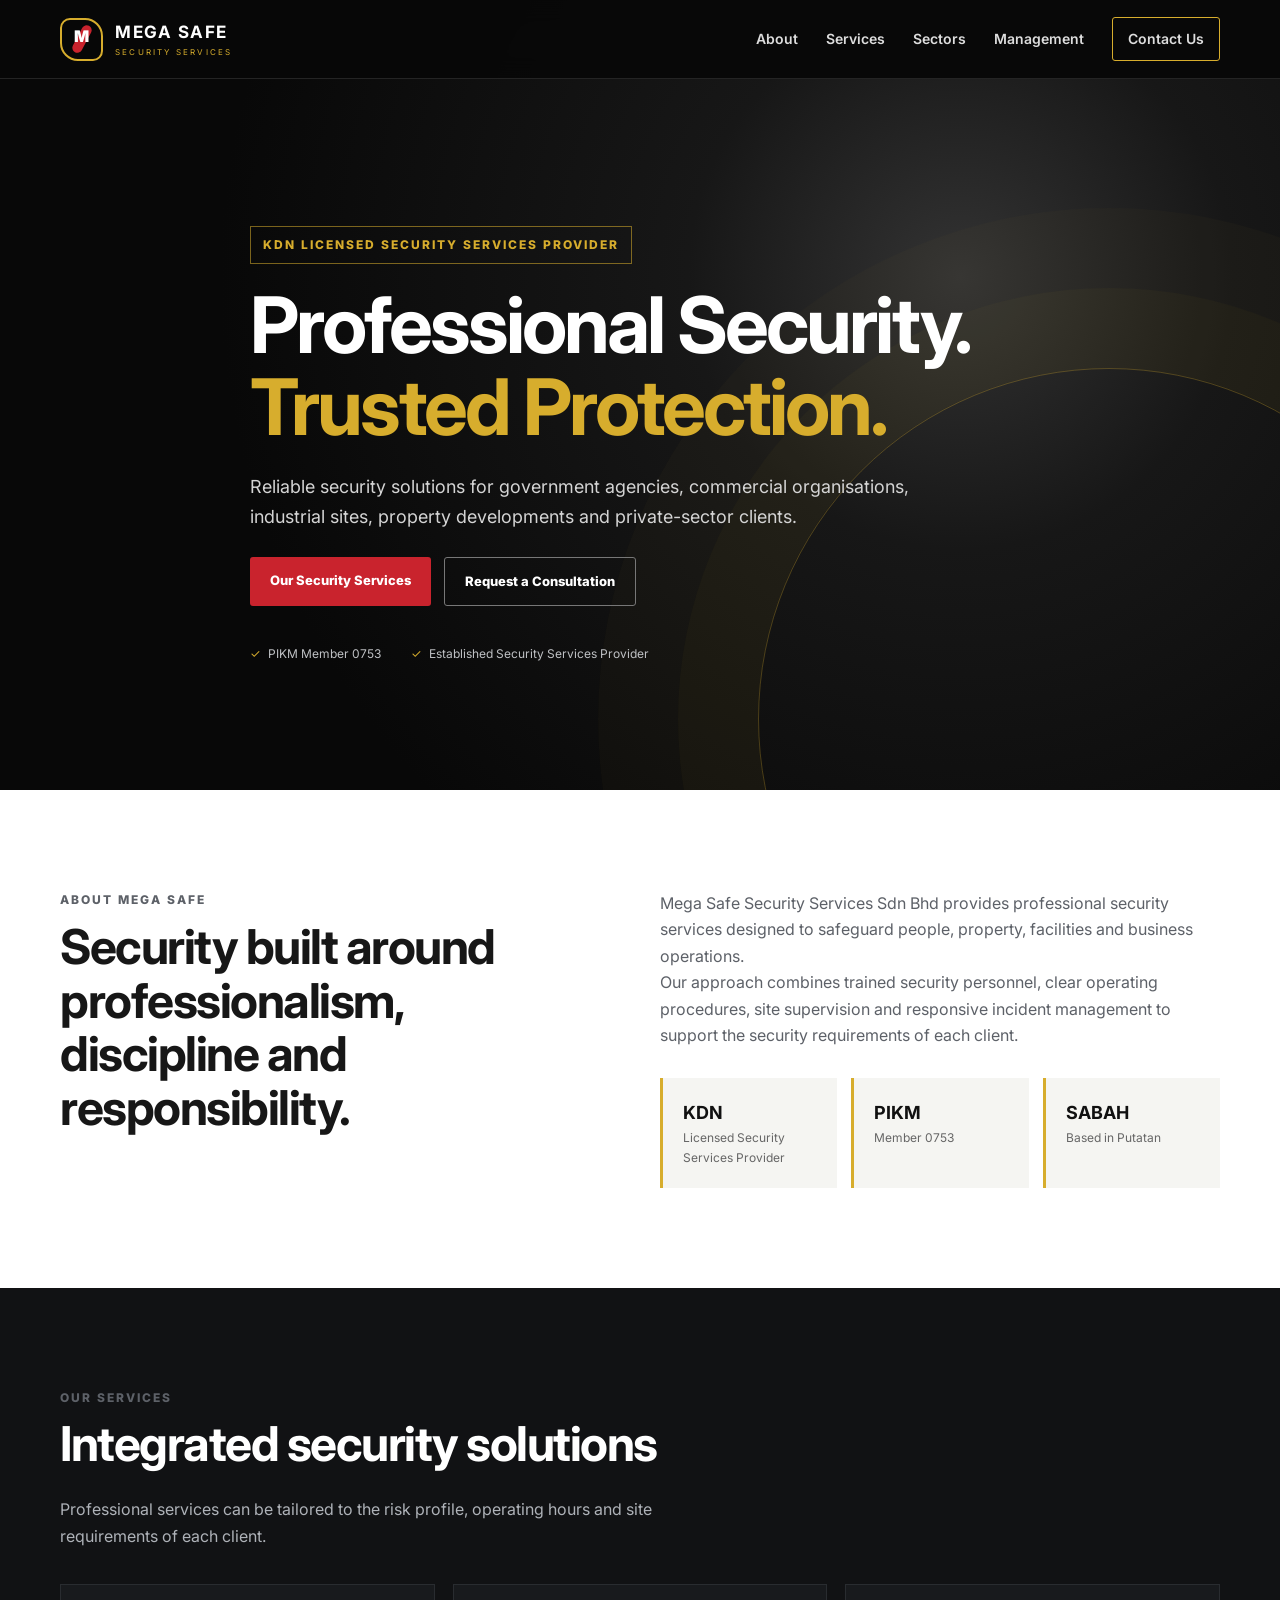
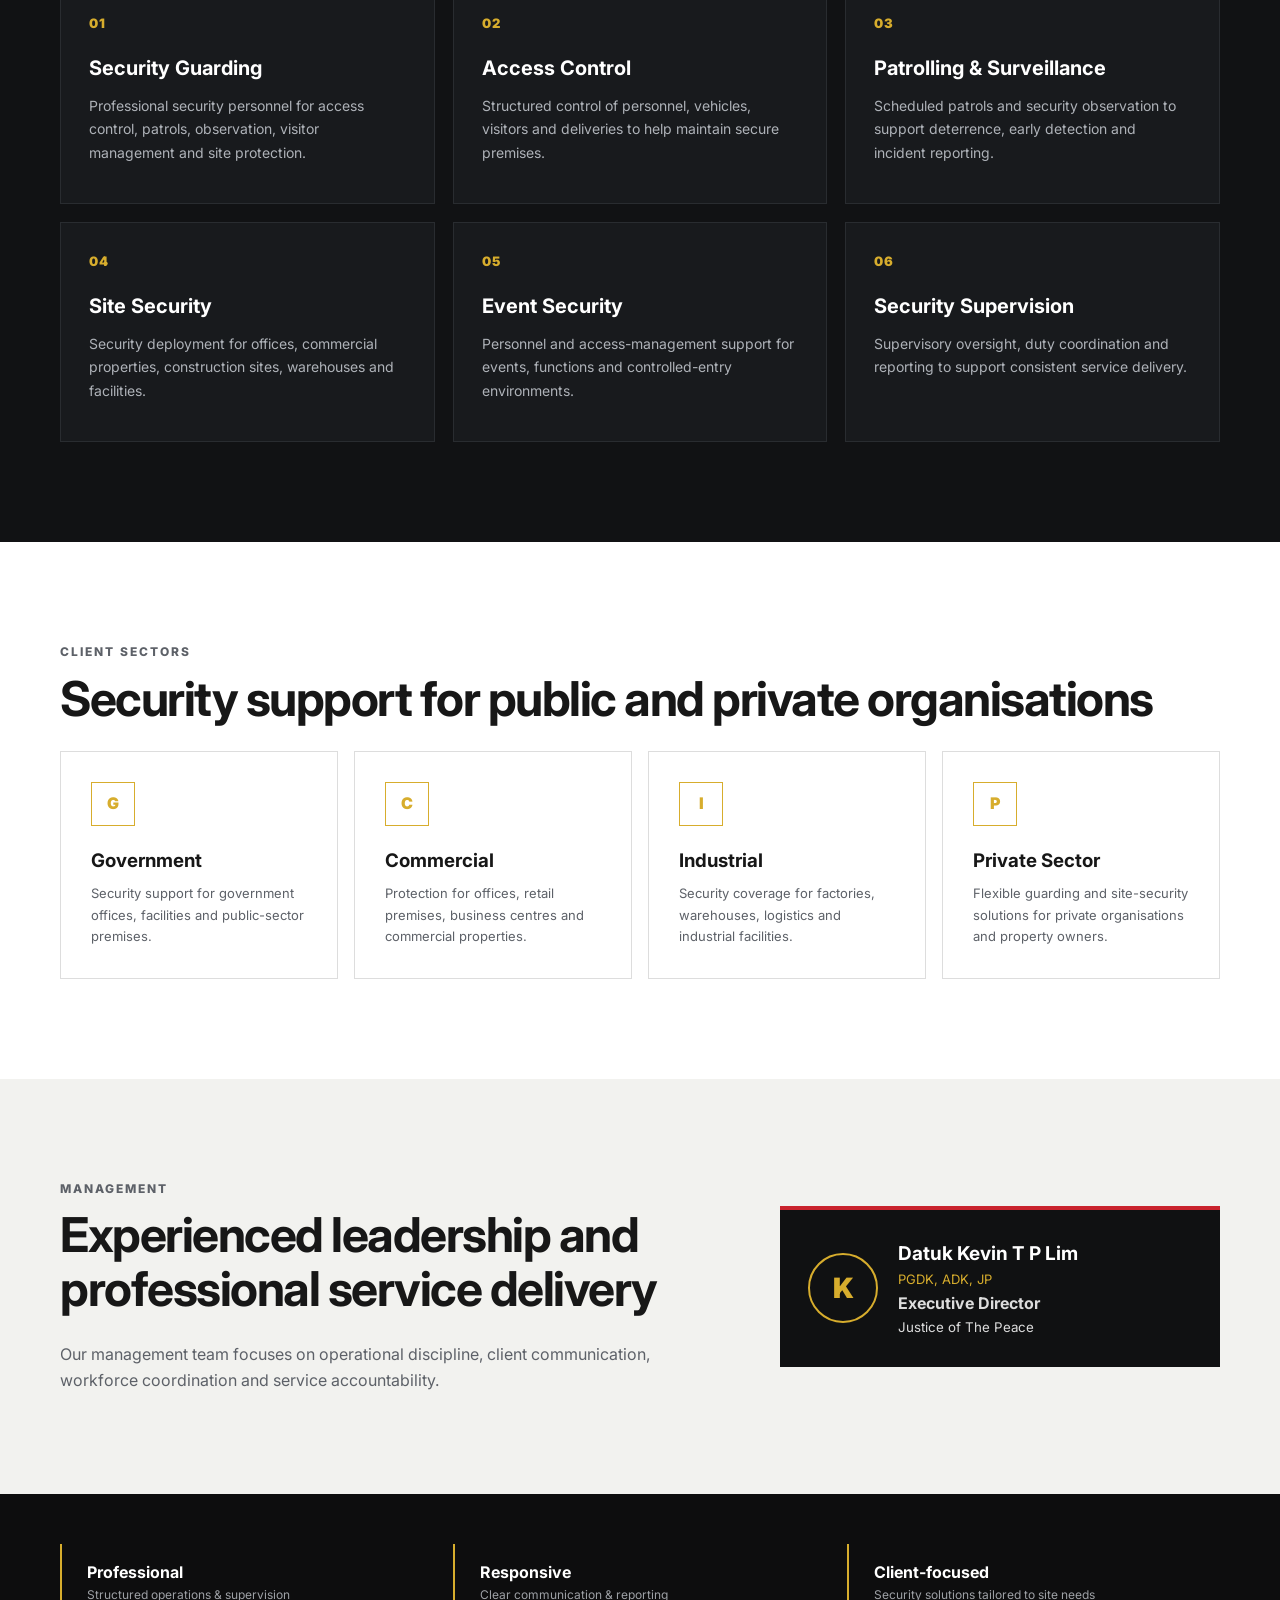
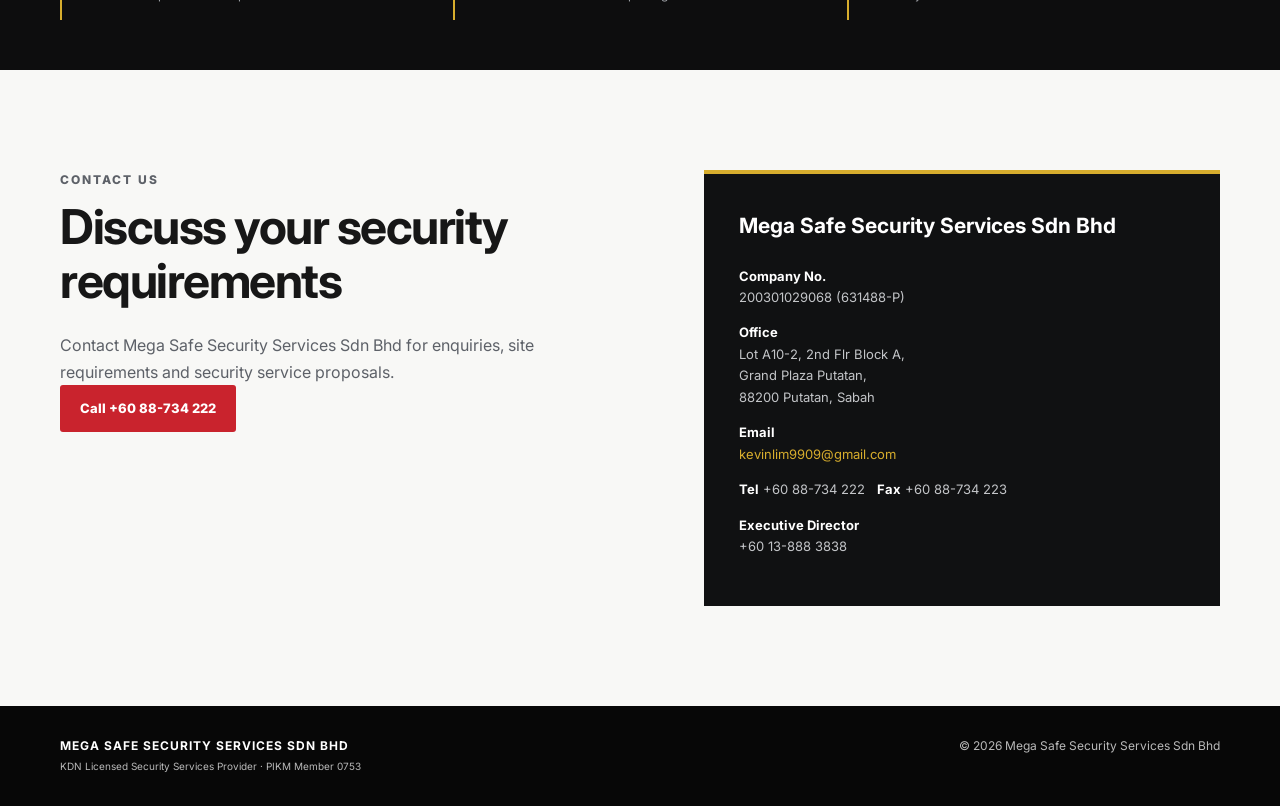
==== index.html @ 196b4d39 "Update index.html" ====
<!DOCTYPE html>
<html lang="en">
<head>
  <meta charset="UTF-8">
  <meta name="viewport" content="width=device-width, initial-scale=1.0">
  <meta name="description" content="Mega Safe Security Services Sdn Bhd - KDN Licensed Security Services Provider, PIKM Member 0753.">
  <title>Mega Safe Security Services Sdn Bhd | Security Services</title>
  <link rel="stylesheet" href="style.css">
</head>
<body>
  <header class="site-header">
    <nav class="nav container">
      <a class="brand" href="#home" aria-label="Mega Safe Security Services">
        <span class="brand-mark" src="6196995981560189308.jpg">logo</span>
        <span>
          <strong>MEGA SAFE</strong>
          <small>SECURITY SERVICES</small>
        </span>
      </a>
      <button class="menu-toggle" aria-label="Open menu">☰</button>
      <div class="nav-links">
        <a href="#about">About</a>
        <a href="#services">Services</a>
        <a href="#sectors">Sectors</a>
        <a href="#management">Management</a>
        <a href="#contact" class="nav-cta">Contact Us</a>
      </div>
    </nav>
  </header>

  <main>
    <section id="home" class="hero">
      <div class="hero-overlay"></div>
      <div class="container hero-content">
        <div class="badge">KDN LICENSED SECURITY SERVICES PROVIDER</div>
        <h1>Professional Security.<br><span>Trusted Protection.</span></h1>
        <p>Reliable security solutions for government agencies, commercial organisations, industrial sites, property developments and private-sector clients.</p>
        <div class="hero-actions">
          <a href="#services" class="btn btn-primary">Our Security Services</a>
          <a href="#contact" class="btn btn-outline">Request a Consultation</a>
        </div>
        <div class="credentials">
          <span>PIKM Member 0753</span>
          <span>Established Security Services Provider</span>
        </div>
      </div>
    </section>

    <section id="about" class="section">
      <div class="container two-col">
        <div>
          <p class="eyebrow">ABOUT MEGA SAFE</p>
          <h2>Security built around professionalism, discipline and responsibility.</h2>
        </div>
        <div>
          <p>Mega Safe Security Services Sdn Bhd provides professional security services designed to safeguard people, property, facilities and business operations.</p>
          <p>Our approach combines trained security personnel, clear operating procedures, site supervision and responsive incident management to support the security requirements of each client.</p>
          <div class="facts">
            <div><strong>KDN</strong><span>Licensed Security Services Provider</span></div>
            <div><strong>PIKM</strong><span>Member 0753</span></div>
            <div><strong>SABAH</strong><span>Based in Putatan</span></div>
          </div>
        </div>
      </div>
    </section>

    <section id="services" class="section section-dark">
      <div class="container">
        <p class="eyebrow">OUR SERVICES</p>
        <h2>Integrated security solutions</h2>
        <p class="section-lead">Professional services can be tailored to the risk profile, operating hours and site requirements of each client.</p>
        <div class="cards">
          <article class="card">
            <div class="icon">01</div>
            <h3>Security Guarding</h3>
            <p>Professional security personnel for access control, patrols, observation, visitor management and site protection.</p>
          </article>
          <article class="card">
            <div class="icon">02</div>
            <h3>Access Control</h3>
            <p>Structured control of personnel, vehicles, visitors and deliveries to help maintain secure premises.</p>
          </article>
          <article class="card">
            <div class="icon">03</div>
            <h3>Patrolling & Surveillance</h3>
            <p>Scheduled patrols and security observation to support deterrence, early detection and incident reporting.</p>
          </article>
          <article class="card">
            <div class="icon">04</div>
            <h3>Site Security</h3>
            <p>Security deployment for offices, commercial properties, construction sites, warehouses and facilities.</p>
          </article>
          <article class="card">
            <div class="icon">05</div>
            <h3>Event Security</h3>
            <p>Personnel and access-management support for events, functions and controlled-entry environments.</p>
          </article>
          <article class="card">
            <div class="icon">06</div>
            <h3>Security Supervision</h3>
            <p>Supervisory oversight, duty coordination and reporting to support consistent service delivery.</p>
          </article>
        </div>
      </div>
    </section>

    <section id="sectors" class="section">
      <div class="container">
        <p class="eyebrow">CLIENT SECTORS</p>
        <h2>Security support for public and private organisations</h2>
        <div class="sector-grid">
          <div class="sector"><span>G</span><h3>Government</h3><p>Security support for government offices, facilities and public-sector premises.</p></div>
          <div class="sector"><span>C</span><h3>Commercial</h3><p>Protection for offices, retail premises, business centres and commercial properties.</p></div>
          <div class="sector"><span>I</span><h3>Industrial</h3><p>Security coverage for factories, warehouses, logistics and industrial facilities.</p></div>
          <div class="sector"><span>P</span><h3>Private Sector</h3><p>Flexible guarding and site-security solutions for private organisations and property owners.</p></div>
        </div>
      </div>
    </section>

    <section id="management" class="section management">
      <div class="container management-box">
        <div>
          <p class="eyebrow">MANAGEMENT</p>
          <h2>Experienced leadership and professional service delivery</h2>
          <p>Our management team focuses on operational discipline, client communication, workforce coordination and service accountability.</p>
        </div>
        <div class="profile">
          <div class="profile-initial">K</div>
          <div>
            <h3>Datuk Kevin T P Lim</h3>
            <p>PGDK, ADK, JP</p>
            <strong>Executive Director</strong>
            <small>Justice of The Peace</small>
          </div>
        </div>
      </div>
    </section>

    <section class="section trust">
      <div class="container trust-row">
        <div><strong>Professional</strong><span>Structured operations & supervision</span></div>
        <div><strong>Responsive</strong><span>Clear communication & reporting</span></div>
        <div><strong>Client-focused</strong><span>Security solutions tailored to site needs</span></div>
      </div>
    </section>

    <section id="contact" class="section contact">
      <div class="container contact-grid">
        <div>
          <p class="eyebrow">CONTACT US</p>
          <h2>Discuss your security requirements</h2>
          <p>Contact Mega Safe Security Services Sdn Bhd for enquiries, site requirements and security service proposals.</p>
          <a class="btn btn-primary" href="tel:+6088734222">Call +60 88-734 222</a>
        </div>
        <div class="contact-card">
          <h3>Mega Safe Security Services Sdn Bhd</h3>
          <p><strong>Company No.</strong><br>200301029068 (631488-P)</p>
          <p><strong>Office</strong><br>Lot A10-2, 2nd Flr Block A,<br>Grand Plaza Putatan,<br>88200 Putatan, Sabah</p>
          <p><strong>Email</strong><br><a href="mailto:kevinlim9909@gmail.com">kevinlim9909@gmail.com</a></p>
          <p><strong>Tel</strong> +60 88-734 222 &nbsp; <strong>Fax</strong> +60 88-734 223</p>
          <p><strong>Executive Director</strong><br>+60 13-888 3838</p>
        </div>
      </div>
    </section>
  </main>

  <footer>
    <div class="container footer-row">
      <div><strong>MEGA SAFE SECURITY SERVICES SDN BHD</strong><br><small>KDN Licensed Security Services Provider · PIKM Member 0753</small></div>
      <div>© 2026 Mega Safe Security Services Sdn Bhd</div>
    </div>
  </footer>

  <script>
    const toggle = document.querySelector('.menu-toggle');
    const links = document.querySelector('.nav-links');
    toggle.addEventListener('click', () => links.classList.toggle('open'));
    document.querySelectorAll('.nav-links a').forEach(a =>
      a.addEventListener('click', () => links.classList.remove('open'))
    );
  </script>
</body>
</html>
---- style.css ----
@import url('https://fonts.googleapis.com/css2?family=Inter:wght@400;500;600;700;800;900&display=swap');

:root{
  --black:#090909; --dark:#111214; --gold:#d7ad2d; --red:#c9232d;
  --white:#fff; --muted:#aeb2b8; --line:#2b2d31; --light:#f5f5f2;
}
*{box-sizing:border-box;margin:0;padding:0}
html{scroll-behavior:smooth}
body{font-family:Inter,Arial,sans-serif;color:#171717;background:var(--white);line-height:1.65}
a{color:inherit;text-decoration:none}
.container{width:min(1160px,92%);margin:auto}
.site-header{position:fixed;top:0;left:0;width:100%;z-index:20;background:rgba(8,8,8,.94);backdrop-filter:blur(12px);border-bottom:1px solid #242424}
.nav{height:78px;display:flex;align-items:center;justify-content:space-between}
.brand{display:flex;align-items:center;gap:12px;color:#fff}
.brand-mark{width:43px;height:43px;display:grid;place-items:center;border:2px solid var(--gold);border-radius:10px 18px 10px 18px;font-weight:900;color:var(--gold);position:relative}
.brand-mark:after{content:"";position:absolute;width:10px;height:30px;background:var(--red);transform:rotate(28deg);border-radius:10px}
.brand-mark{font-size:0}.brand-mark:before{content:"M";font-size:16px;z-index:2;color:#fff}
.brand strong{display:block;font-size:17px;letter-spacing:1.5px}
.brand small{display:block;font-size:8px;letter-spacing:2.2px;color:var(--gold)}
.nav-links{display:flex;align-items:center;gap:28px;color:#ddd;font-size:14px;font-weight:600}
.nav-links a:hover{color:var(--gold)}
.nav-cta{border:1px solid var(--gold);padding:9px 15px;border-radius:3px}
.menu-toggle{display:none;background:none;border:0;color:#fff;font-size:27px}
.hero{min-height:790px;display:flex;align-items:center;position:relative;background:radial-gradient(circle at 75% 35%,#333 0,#171717 25%,#080808 68%);overflow:hidden;color:#fff}
.hero:after{content:"";position:absolute;right:-180px;bottom:-280px;width:700px;height:700px;border:1px solid rgba(215,173,45,.3);border-radius:50%;box-shadow:0 0 0 80px rgba(215,173,45,.03),0 0 0 160px rgba(215,173,45,.02)}
.hero-content{position:relative;z-index:2;padding-top:100px;max-width:780px}
.badge,.eyebrow{color:var(--gold);font-size:12px;font-weight:800;letter-spacing:2px}
.badge{display:inline-block;border:1px solid rgba(215,173,45,.55);padding:8px 12px;margin-bottom:20px}
h1{font-size:clamp(45px,7vw,78px);line-height:1.05;letter-spacing:-3px}
h1 span{color:var(--gold)}
.hero p{max-width:690px;color:#d4d4d4;font-size:18px;margin:25px 0}
.hero-actions{display:flex;gap:13px;flex-wrap:wrap}
.btn{display:inline-block;padding:13px 20px;font-weight:800;font-size:13px;border-radius:3px}
.btn-primary{background:var(--red);color:#fff}
.btn-primary:hover{background:#a91d25}
.btn-outline{border:1px solid #777;color:#fff}
.btn-outline:hover{border-color:var(--gold);color:var(--gold)}
.credentials{display:flex;gap:30px;margin-top:38px;color:#bfc1c4;font-size:12px}
.credentials span:before{content:"✓";color:var(--gold);margin-right:7px}
.section{padding:100px 0}
.two-col{display:grid;grid-template-columns:1fr 1.1fr;gap:90px}
h2{font-size:clamp(31px,4vw,48px);line-height:1.12;margin:10px 0 25px;letter-spacing:-1.5px}
.section p{color:#5d6168}
.facts{display:grid;grid-template-columns:repeat(3,1fr);gap:14px;margin-top:30px}
.facts div{padding:20px;background:var(--light);border-left:3px solid var(--gold)}
.facts strong{display:block;color:#111;font-size:18px}.facts span{display:block;font-size:12px;color:#666}
.section-dark{background:var(--dark);color:#fff}
.section-dark .section-lead{color:#aeb2b8;max-width:680px;margin-bottom:35px}
.cards{display:grid;grid-template-columns:repeat(3,1fr);gap:18px}
.card{background:#181a1d;border:1px solid #292c30;padding:28px;min-height:220px}
.card:hover{border-color:#6e5a20;transform:translateY(-3px);transition:.2s}
.icon{color:var(--gold);font-weight:900;font-size:13px;letter-spacing:1px}
.card h3{margin:18px 0 9px;font-size:20px}.card p{color:#aeb2b8;font-size:14px}
.sector-grid{display:grid;grid-template-columns:repeat(4,1fr);gap:16px}
.sector{padding:30px;border:1px solid #ddd;min-height:210px}
.sector span{display:grid;place-items:center;width:44px;height:44px;border:1px solid var(--gold);color:var(--gold);font-weight:900;margin-bottom:20px}
.sector h3{margin-bottom:7px}.sector p{font-size:13px}
.management{background:#f2f2ef}
.management-box{display:grid;grid-template-columns:1.2fr .8fr;gap:60px;align-items:center}
.profile{background:#101112;color:#fff;padding:28px;display:flex;align-items:center;gap:20px;border-top:4px solid var(--red)}
.profile-initial{width:70px;height:70px;border:2px solid var(--gold);border-radius:50%;display:grid;place-items:center;font-size:28px;font-weight:900;color:var(--gold)}
.profile h3{font-size:19px}.profile p{color:var(--gold);font-size:13px}.profile strong,.profile small{display:block;color:#ddd}
.trust{padding:50px 0;background:#0d0d0e;color:#fff}
.trust-row{display:grid;grid-template-columns:repeat(3,1fr);gap:20px}
.trust-row div{padding:15px 25px;border-left:2px solid var(--gold)}
.trust strong,.trust span{display:block}.trust span{font-size:12px;color:#9ea1a6}
.contact{background:#f8f8f6}
.contact-grid{display:grid;grid-template-columns:1fr .9fr;gap:70px;align-items:start}
.contact-card{background:#101112;color:#fff;padding:35px;border-top:4px solid var(--gold)}
.contact-card h3{font-size:21px;margin-bottom:22px}.contact-card p{color:#c3c5c8;font-size:13px;margin:14px 0}.contact-card strong{color:#fff}.contact-card a{color:var(--gold)}
footer{background:#070707;color:#b9b9b9;padding:30px 0}
.footer-row{display:flex;justify-content:space-between;gap:20px;font-size:12px}.footer-row strong{color:#fff;letter-spacing:1px}
@media(max-width:800px){
  .nav-links{display:none;position:absolute;top:78px;left:0;width:100%;padding:20px;background:#090909;flex-direction:column;align-items:flex-start;border-bottom:1px solid #222}
  .nav-links.open{display:flex}.menu-toggle{display:block}
  .hero{min-height:720px}.two-col,.management-box,.contact-grid{grid-template-columns:1fr;gap:35px}
  .cards{grid-template-columns:1fr 1fr}.sector-grid{grid-template-columns:1fr 1fr}.facts{grid-template-columns:1fr}
  .credentials{flex-direction:column;gap:7px}
}
@media(max-width:520px){
  .section{padding:70px 0}.cards,.sector-grid{grid-template-columns:1fr}
  h1{letter-spacing:-2px}.hero p{font-size:16px}.footer-row{flex-direction:column}
}
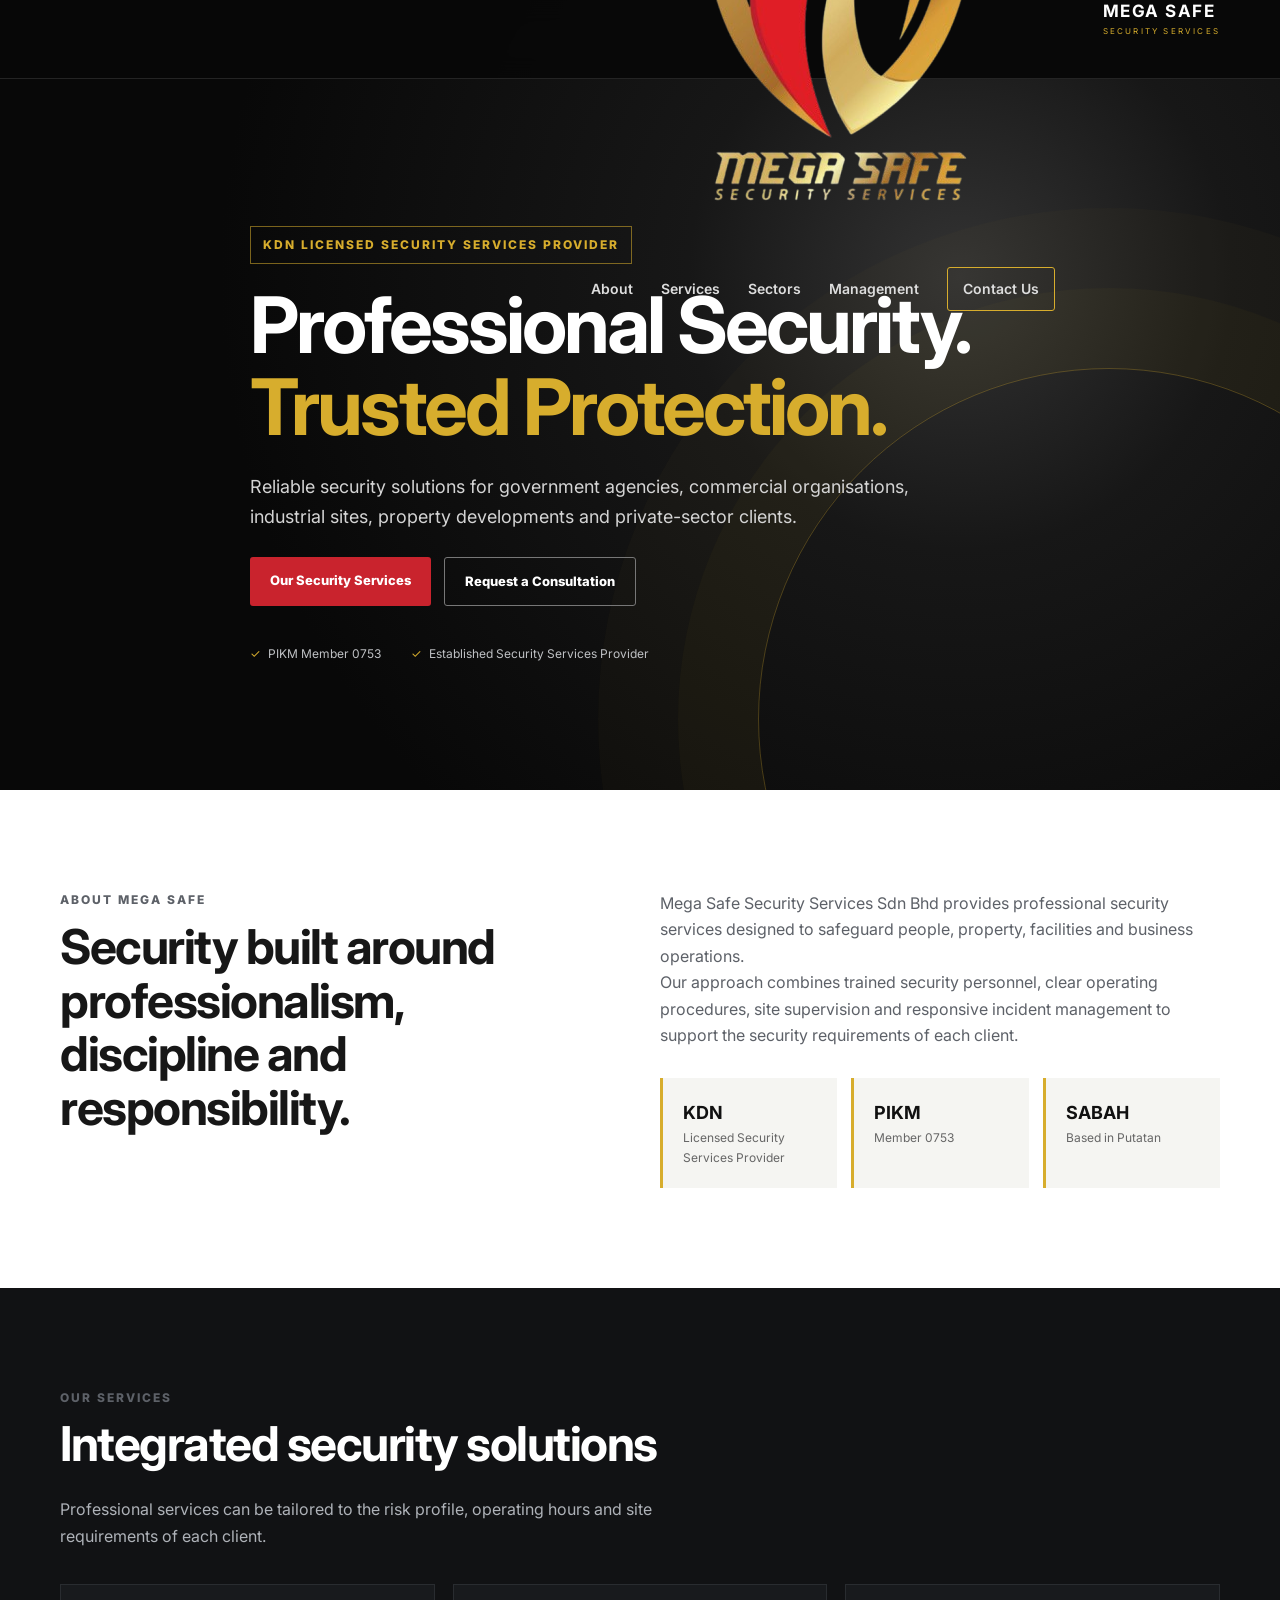
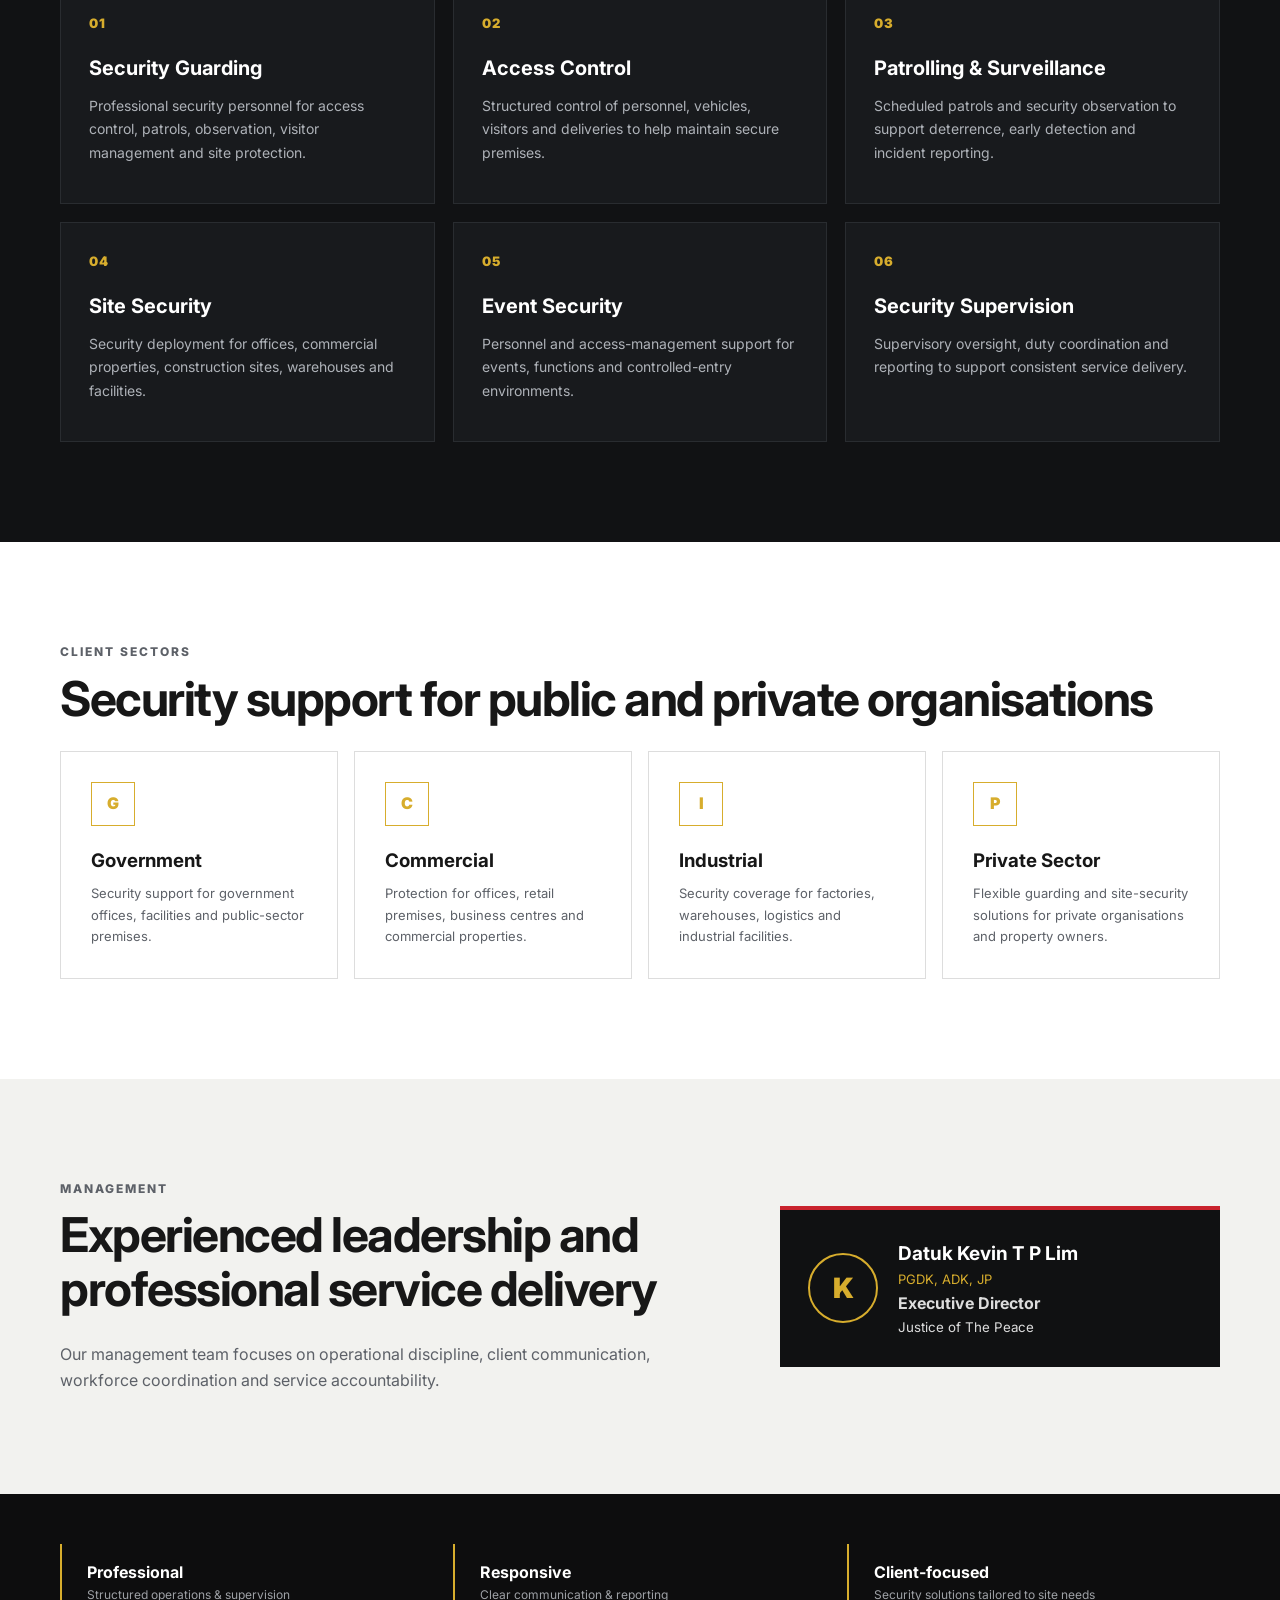
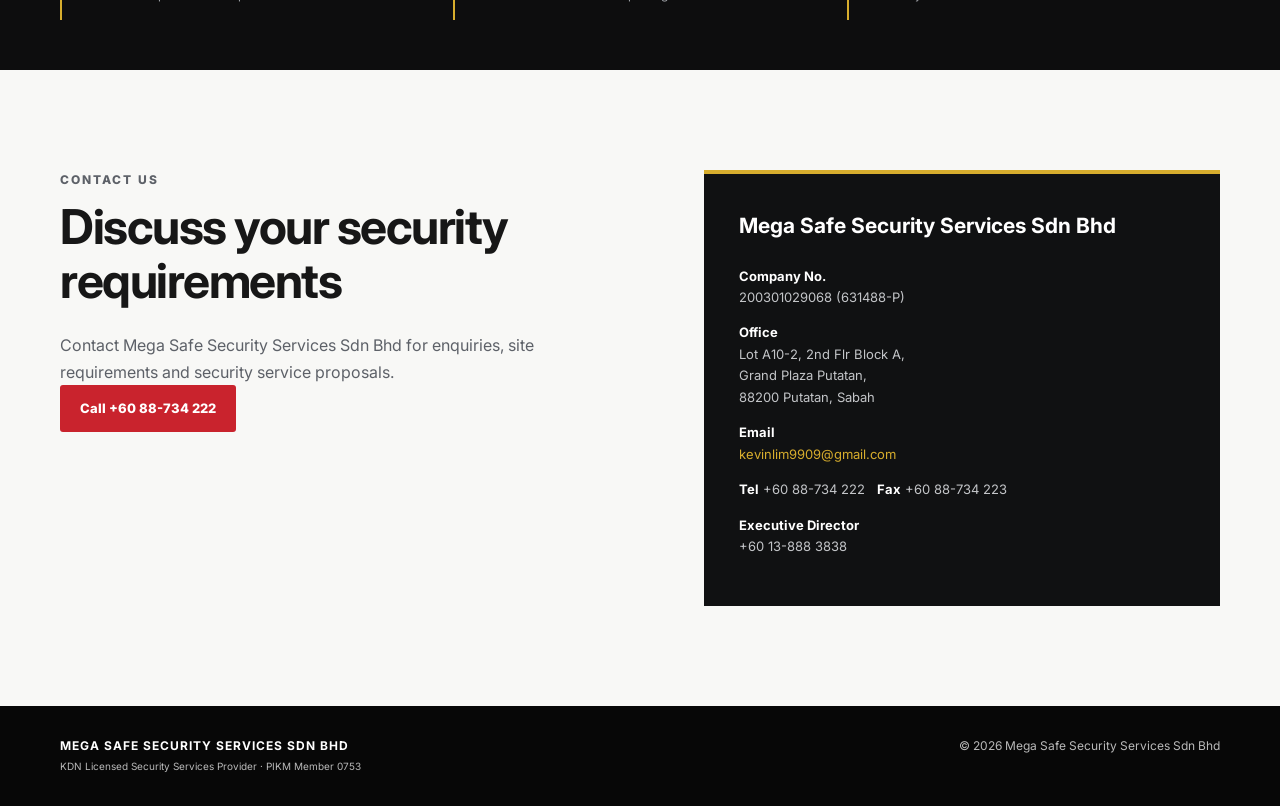
==== commit a2dc903e: "Update index.html" ====
--- a/index.html
+++ b/index.html
@@ -11,7 +11,9 @@
   <header class="site-header">
     <nav class="nav container">
       <a class="brand" href="#home" aria-label="Mega Safe Security Services">
-        <span class="brand-mark" src="6196995981560189308.jpg">logo</span>
+        <div class="logo">
+          <img src="6196995981560189308-removebg-preview.png" alt="class=logo">
+        </span>
         <span>
           <strong>MEGA SAFE</strong>
           <small>SECURITY SERVICES</small>
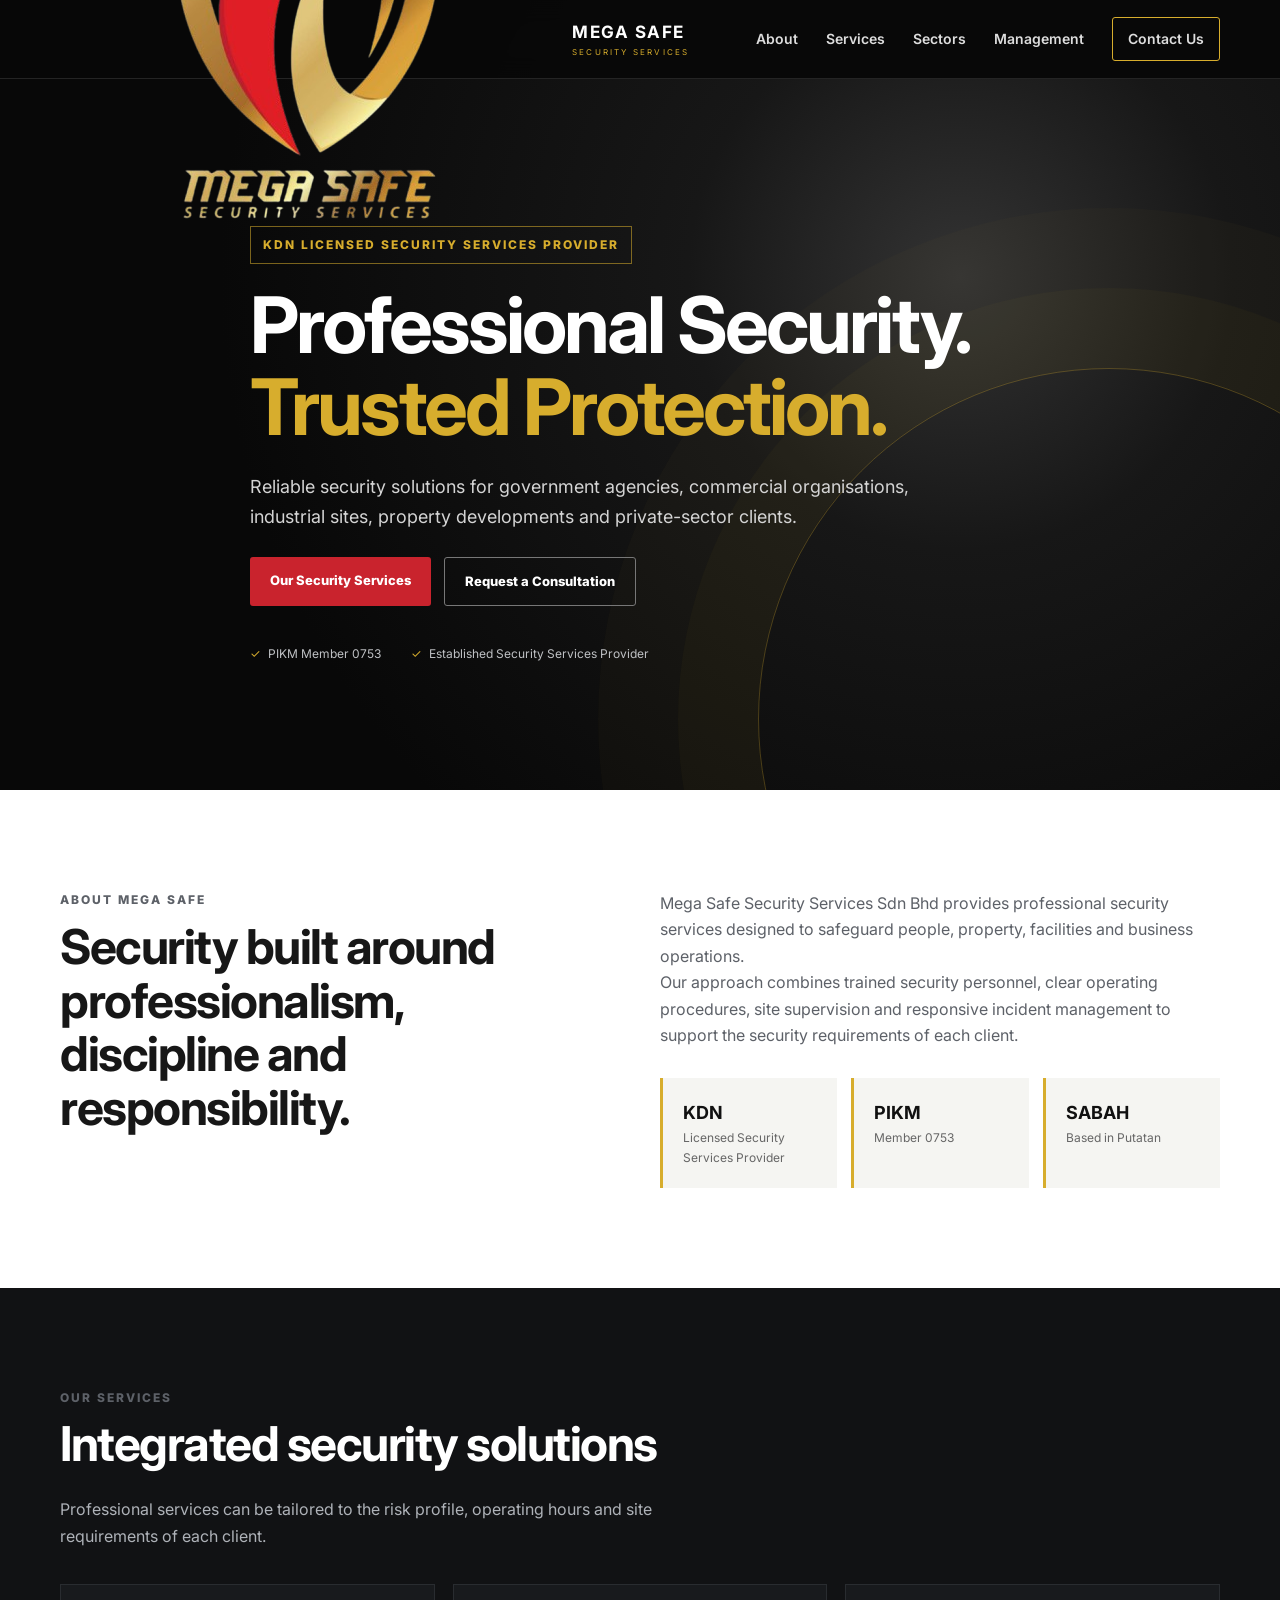
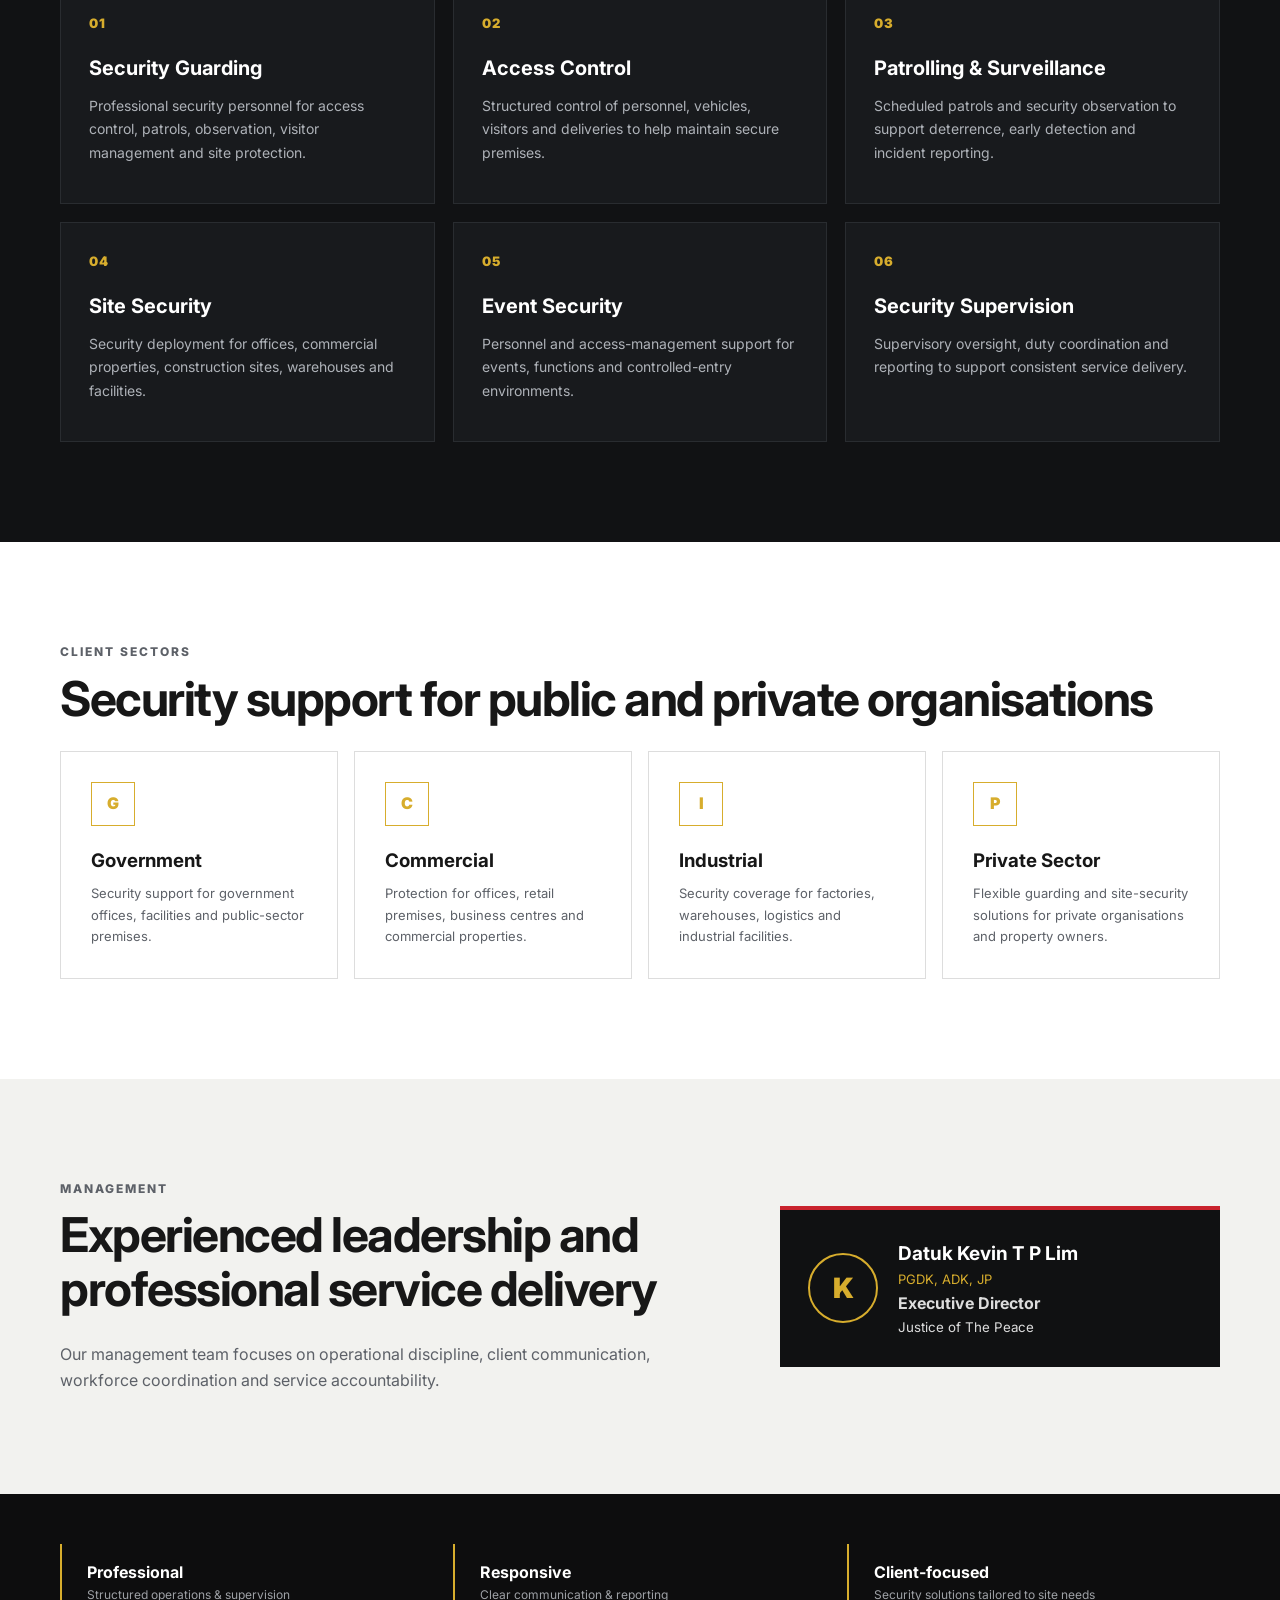
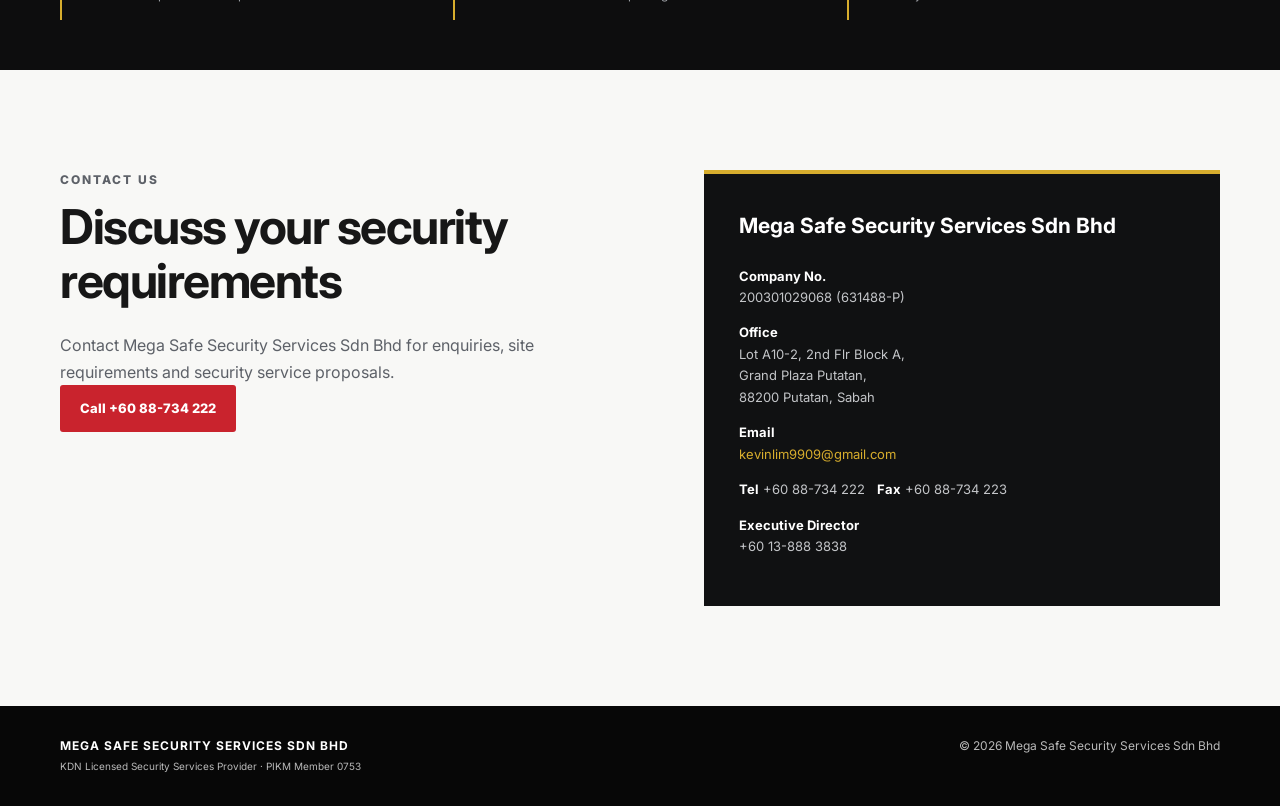
==== commit c86d2dd3: "Update index.html" ====
--- a/index.html
+++ b/index.html
@@ -11,7 +11,7 @@
   <header class="site-header">
     <nav class="nav container">
       <a class="brand" href="#home" aria-label="Mega Safe Security Services">
-        <div class="logo">
+        <span class="logo">
           <img src="6196995981560189308-removebg-preview.png" alt="class=logo">
         </span>
         <span>
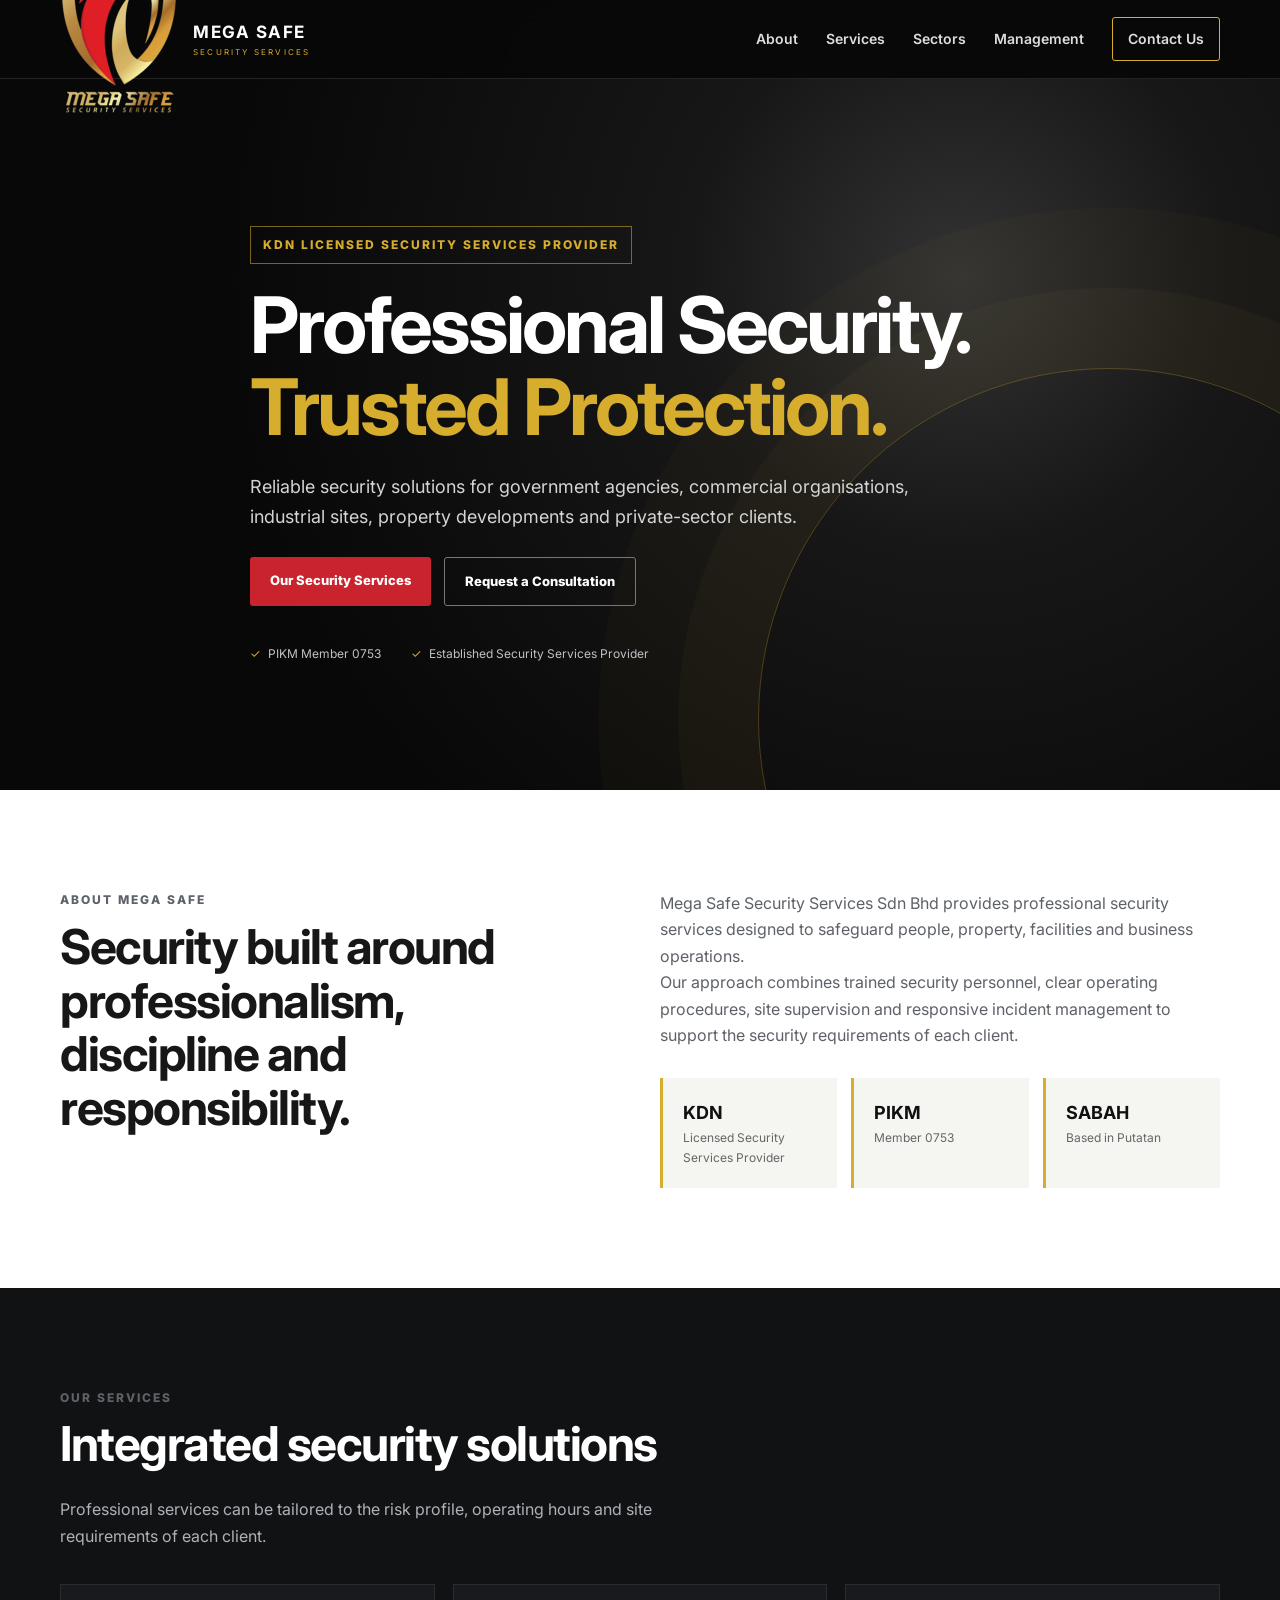
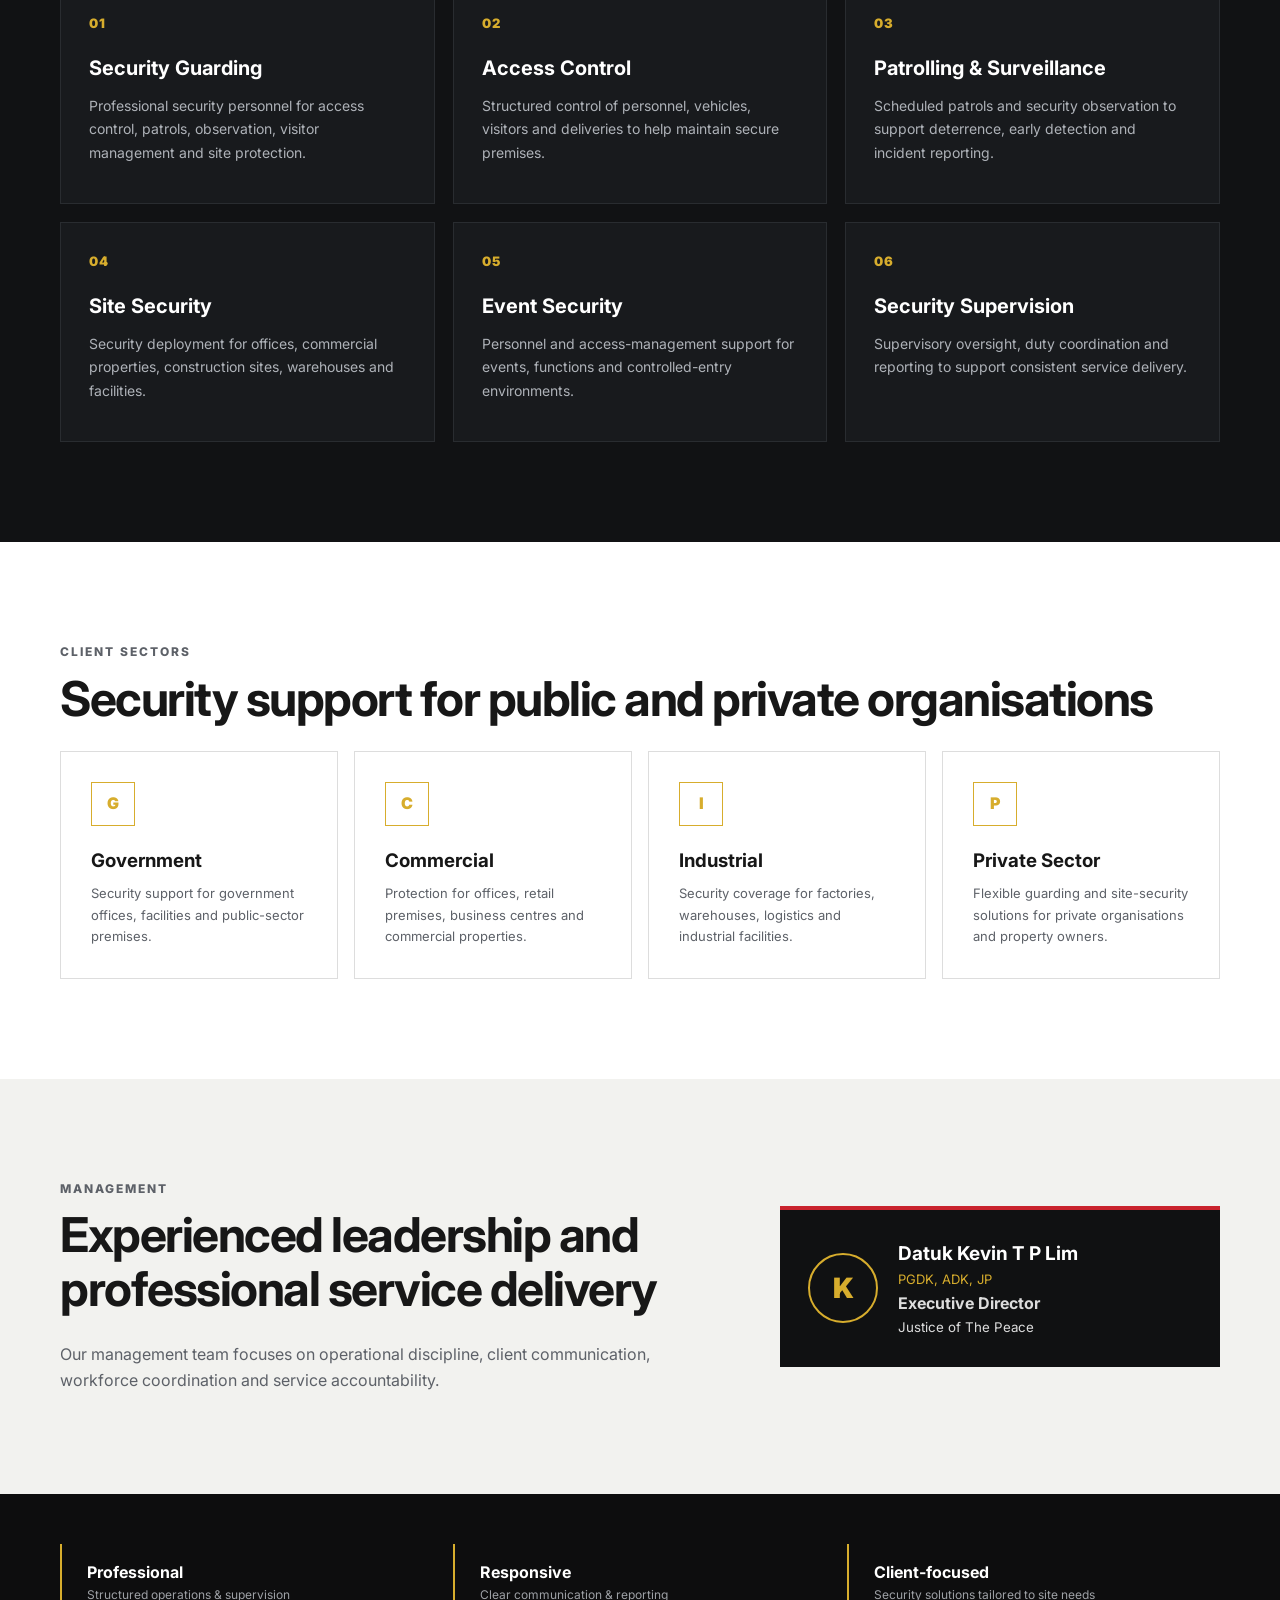
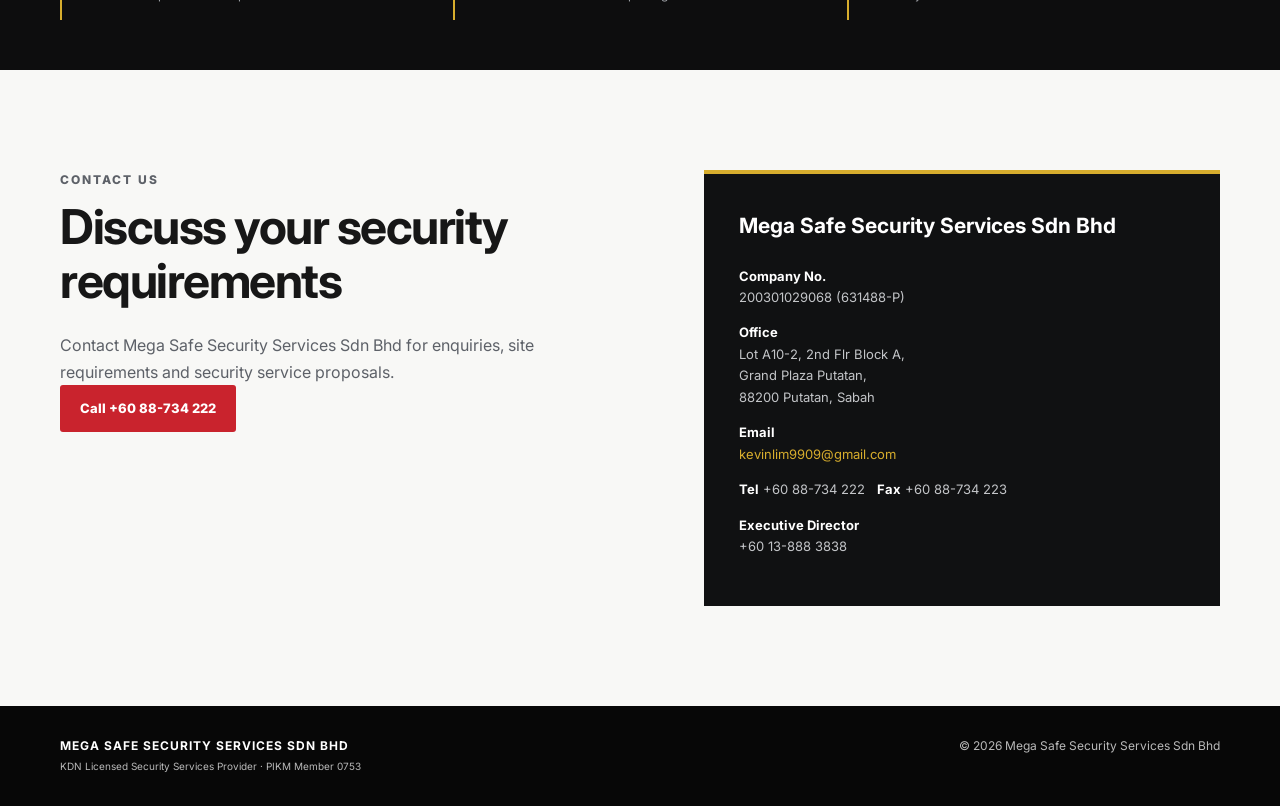
==== commit 17c17969: "Update index.html" ====
(no text change in the page or its own stylesheets)
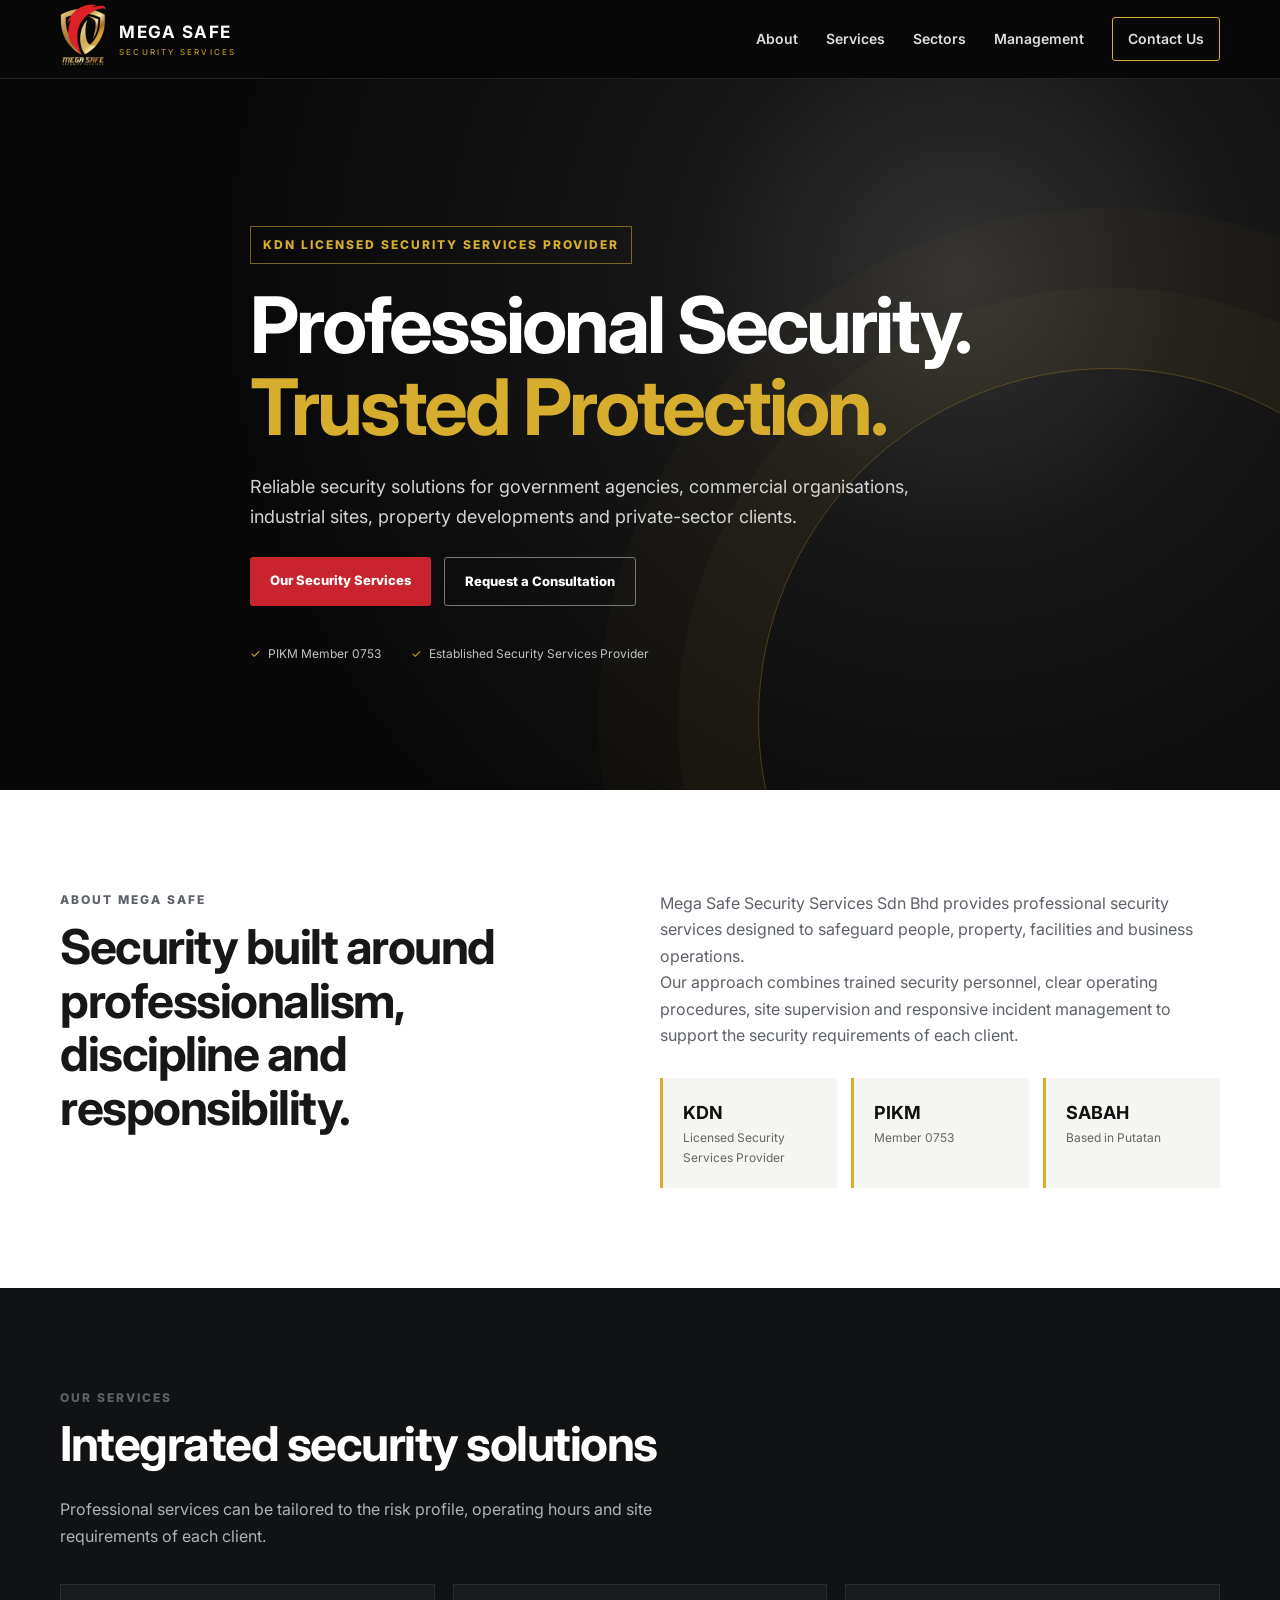
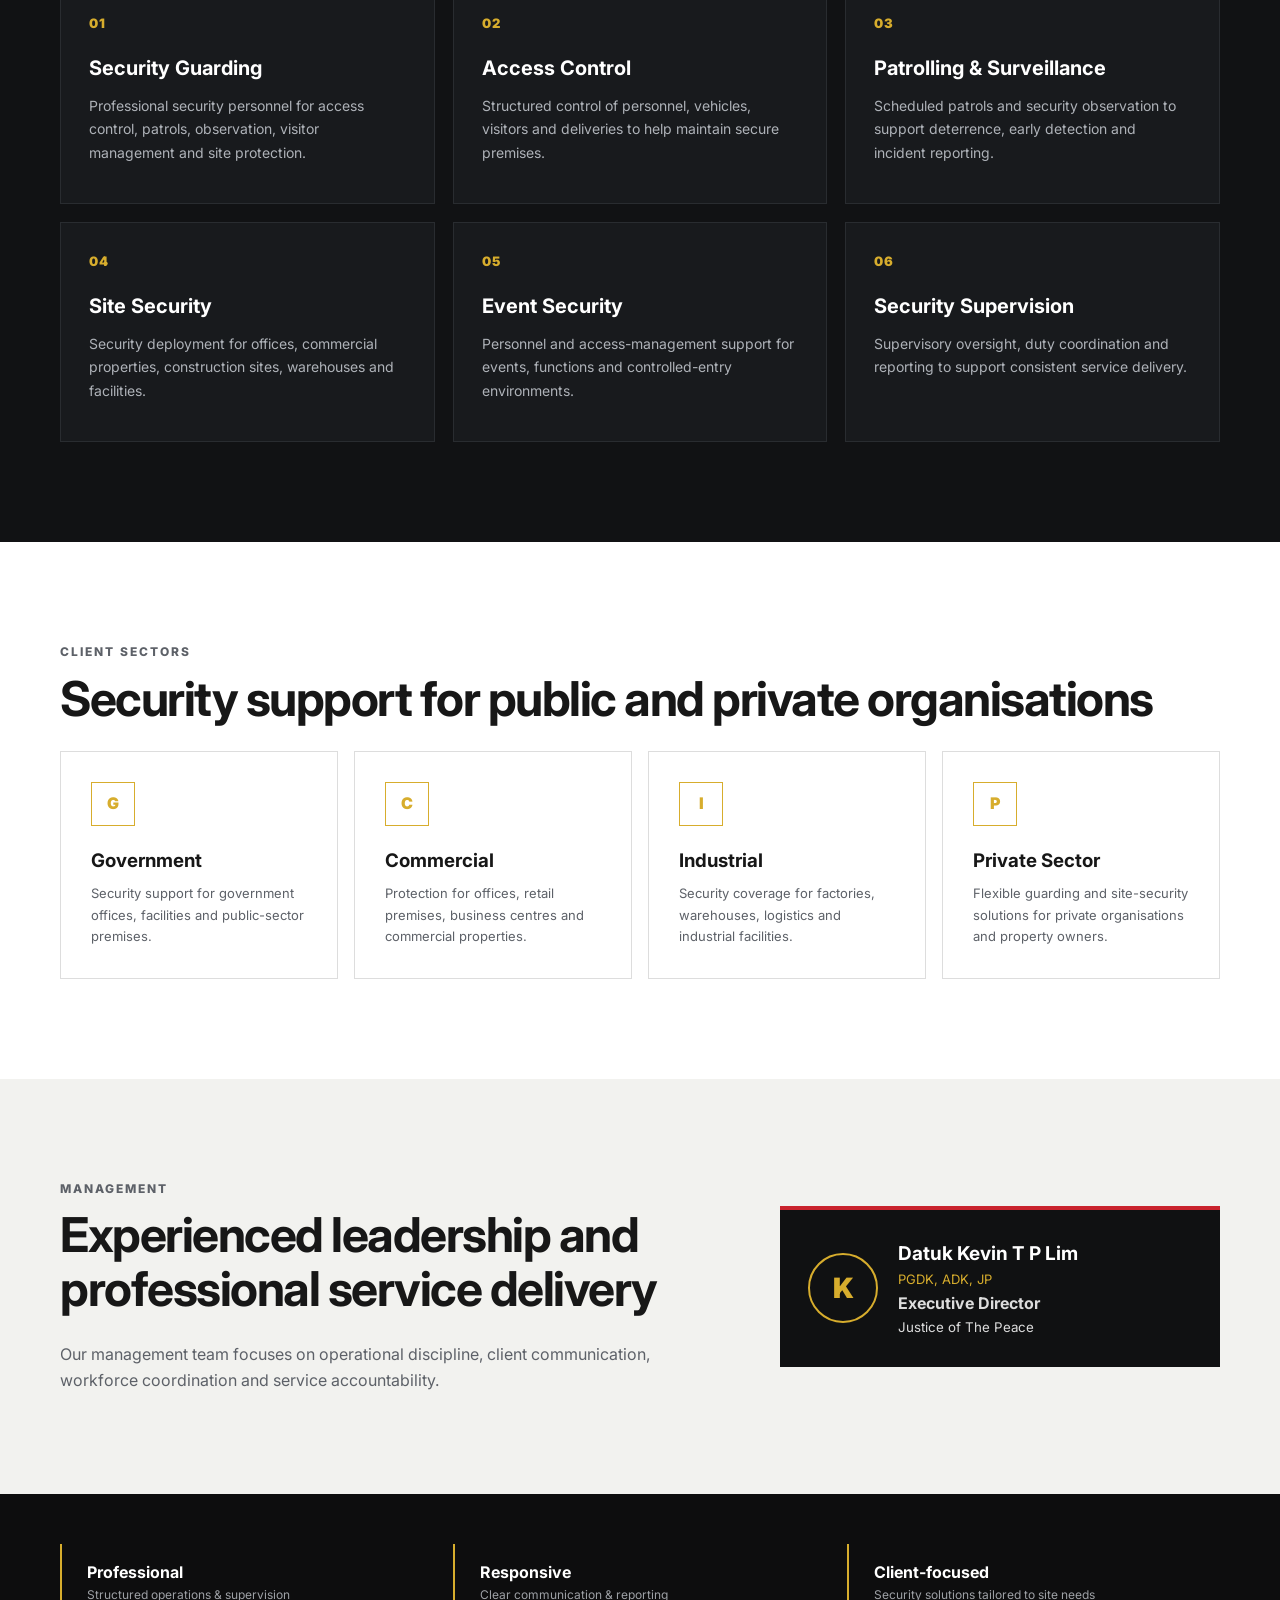
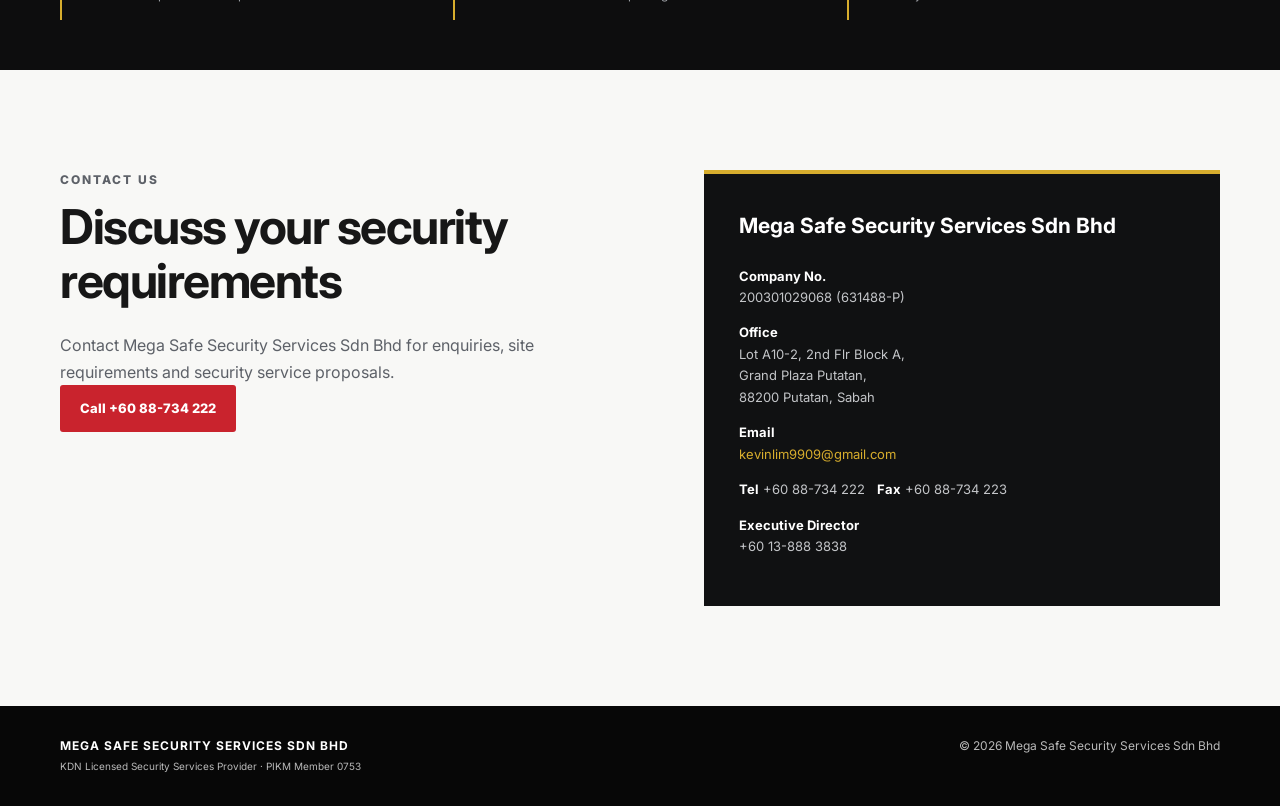
==== commit ea2c6555: "Update index.html" ====
(no text change in the page or its own stylesheets)
